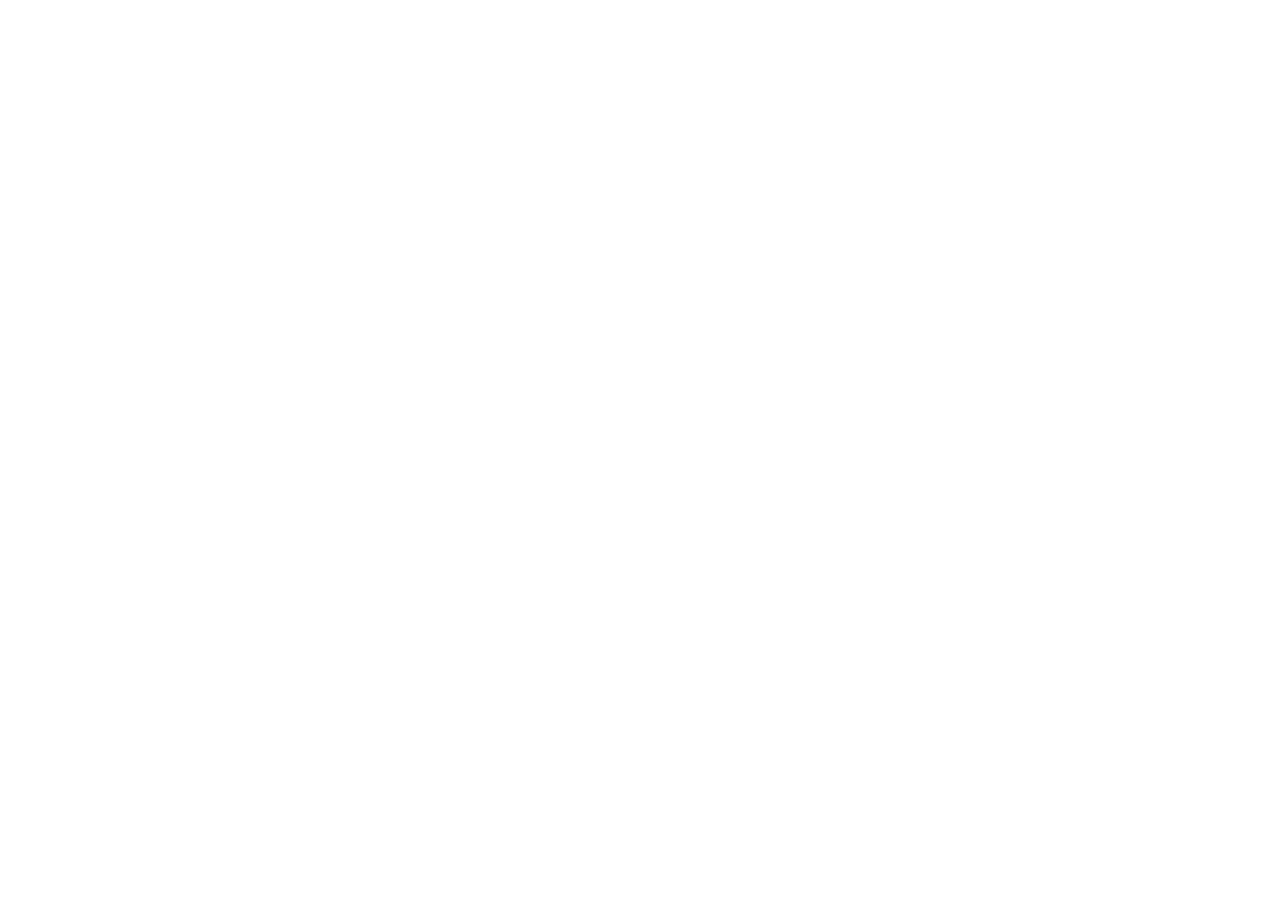
==== docs.html @ ad7cacc8 "feat: media query, features page and style" ====
<!DOCTYPE html>
<html lang="en">

<head>
    <meta charset="UTF-8">
    <meta name="viewport" content="width=device-width, initial-scale=1.0">
    <title>Document</title>
</head>

<body>

</body>

</html>
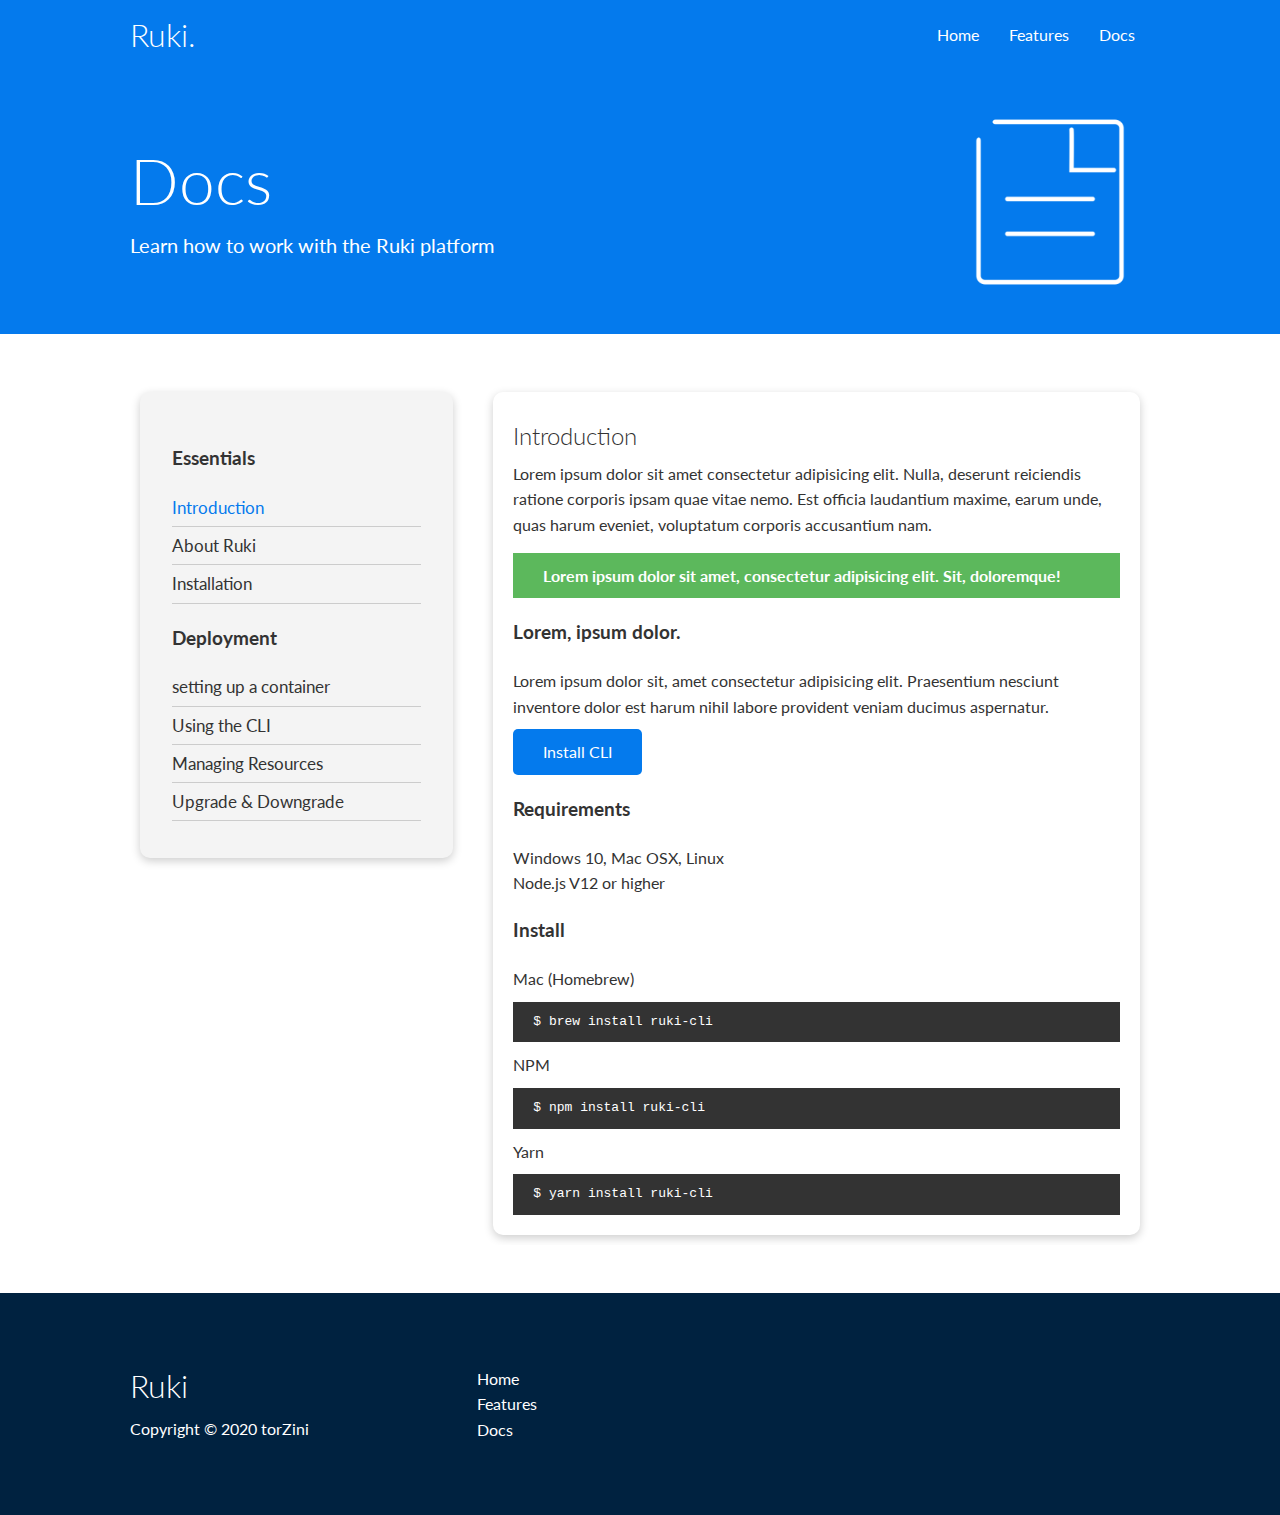
==== commit 7c628fe2: "feat: docs page and styles" ====
--- a/docs.html
+++ b/docs.html
@@ -4,11 +4,157 @@
 <head>
     <meta charset="UTF-8">
     <meta name="viewport" content="width=device-width, initial-scale=1.0">
-    <title>Document</title>
+    <link rel="stylesheet" href="https://cdnjs.cloudflare.com/ajax/libs/font-awesome/5.15.1/css/all.min.css" integrity="sha512-+4zCK9k+qNFUR5X+cKL9EIR+ZOhtIloNl9GIKS57V1MyNsYpYcUrUeQc9vNfzsWfV28IaLL3i96P9sdNyeRssA==" crossorigin="anonymous" />
+    <link rel="stylesheet" href="ruki-website/css/style.css">
+    <link rel="stylesheet" href="ruki-website/css/utilities.css">
+    <title>Roku | Modern Cloud Hosting Website</title>
 </head>
 
 <body>
+    <!-- Navbar -->
+    <div class="navbar">
+        <div class="container flex">
+            <h1>Ruki.</h1>
+
+            <nav>
+                <ul>
+                    <li>
+                        <a href="index.html">Home</a>
+                    </li>
+                    <li>
+                        <a href="feature.html">Features</a>
+                    </li>
+                    <li>
+                        <a href="docs.html">Docs</a>
+                    </li>
+                </ul>
+            </nav>
+        </div>
+    </div>
+    <!-- Head -->
+    <section class="docs-head bg-primary py-3">
+        <div class="container grid">
+            <div>
+                <h1 class="xl">Docs</h1>
+                <p class="lead">
+                    Learn how to work with the Ruki platform
+                </p>
+            </div>
+            <img src="ruki-website/images/docs.png" alt="">
+        </div>
+    </section>
+
+    <!-- Docs Main -->
+    <section class="docs-main my-4">
+        <div class="container grid">
+
+            <div class="card bg-light p-3">
+                <h3 class="my-2">Essentials</h3>
+                <nav>
+                    <ul>
+                        <li><a class="text-primary" href="#">Introduction</a></li>
+                        <li>
+                            <a href="#">About Ruki</a>
+                        </li>
+                        <li>
+                            <a href="#">Installation</a>
+                        </li>
+                    </ul>
+                </nav>
+
+                <h3 class="my-2">Deployment</h3>
+                <nav>
+                    <ul>
+                        <li><a href="#">setting up a container</a></li>
+                        <li>
+                            <a href="#">Using the CLI</a>
+                        </li>
+                        <li>
+                            <a href="#">Managing Resources</a>
+                        </li>
+                        <li>
+                            <a href="#">Upgrade & Downgrade</a>
+                        </li>
+                    </ul>
+                </nav>
+            </div>
+
+            <div class="card">
+                <h2>Introduction</h2>
+                <p>Lorem ipsum dolor sit amet consectetur adipisicing elit. Nulla, deserunt reiciendis ratione corporis ipsam quae vitae nemo. Est officia laudantium maxime, earum unde, quas harum eveniet, voluptatum corporis accusantium nam.</p>
+                <div class="alert alert-success">
+                    <i class="fas fa-info"></i> Lorem ipsum dolor sit amet, consectetur adipisicing elit. Sit, doloremque!
+                </div>
+
+                <h3>Lorem, ipsum dolor.</h3>
+                <p>Lorem ipsum dolor sit, amet consectetur adipisicing elit. Praesentium nesciunt inventore dolor est harum nihil labore provident veniam ducimus aspernatur.</p>
+                <a href="#" class="btn btn-primary">Install CLI</a>
+
+                <h3>Requirements</h3>
+                <ul>
+                    <li>Windows 10, Mac OSX, Linux</li>
+                    <li>Node.js V12 or higher</li>
+                </ul>
+
+                <h3>Install</h3>
+                <p>Mac (Homebrew)</p>
+                <pre><code>$ brew install ruki-cli</code></pre>
+
+                <p>NPM</p>
+                <pre><code>$ npm install ruki-cli</code></pre>
+
+                <p>Yarn</p>
+                <pre><code>$ yarn install ruki-cli</code></pre>
+            </div>
+        </div>
+    </section>
+
+
+
+
+    <!-- Footer -->
+    <footer class="footer bg-dark py-5">
+        <div class="container grid grid-3">
+            <div>
+                <h1>Ruki</h1>
+                <p>Copyright &copy; 2020 torZini</p>
+            </div>
+            <nav>
+                <ul>
+                    <li>
+                        <a href="index.html">Home</a>
+                    </li>
+                    <li>
+                        <a href="features.html">Features</a>
+                    </li>
+                    <li>
+                        <a href="docs.html">Docs</a>
+                    </li>
+                </ul>
+            </nav>
+            <div class="social">
+                <!-- use fab for social media link icons -->
+                <a href="http://" target="_blank">
+                    <i class="fab fa-github fa-2x"></i>
+                </a>
+                <a href="http://" target="_blank">
+
+                    <i class="fab fa-twitter fa-2x"></i>
+                </a>
+                <a href="http://" target="_blank">
+                    <i class="fab fa-facebook fa-2x"></i>
+                </a>
+                <a href="http://" target="_blank">
+                    <i class="fab fa-linkedin fa-2x"></i>
+                </a>
+
+            </div>
+        </div>
+    </footer>
 
 </body>
+<!-- 
+    https://github.com/bradtraversy/loruki-website/tree/master/images
+ -->
 
 </html>--- a/ruki-website/css/style.css
+++ b/ruki-website/css/style.css
@@ -0,0 +1,342 @@
+@import url('https://fonts.googleapis.com/css2?family=Lato:wght@300&display=swap');
+
+/* Custom properties */
+
+:root {
+    --primary-color: #047aed;
+    --secondary-color: #1c3fa8;
+    --dark-color: #002240;
+    --light-color: #f4f4f4;
+    --success-color: #5cb85c;
+    --error-color: #d9534f;
+}
+
+
+/* Initial set up styling */
+
+* {
+    box-sizing: border-box;
+    /* box sizing allows us to add padding and margin inside the box and will not increase the box size */
+    padding: 0;
+    margin: 0;
+}
+
+body {
+    font-family: 'Lato', sans-serif;
+    color: #333;
+    line-height: 1.6;
+}
+
+ul {
+    list-style-type: none;
+}
+
+a {
+    text-decoration: none;
+    color: #333;
+}
+
+h1,
+h2 {
+    font-weight: 300;
+    line-height: 1.2;
+    margin: 10px 0;
+}
+
+p {
+    margin: 10px 0;
+}
+
+img {
+    width: 100%;
+    /* 100% so img dont bust out of its container */
+}
+
+code,
+pre {
+    background: #333;
+    color: #fff;
+    padding: 10px;
+}
+
+
+/* navbar style */
+
+.navbar {
+    background-color: var(--primary-color);
+    color: #fff;
+    height: 70px;
+}
+
+.navbar ul {
+    display: flex;
+}
+
+.navbar a {
+    color: #fff;
+    padding: 10px;
+    margin: 0 5px;
+}
+
+.navbar a:hover {
+    border-bottom: 2px #fff solid;
+}
+
+.navbar .flex {
+    justify-content: space-between;
+    /*we created this so we can use justify content: space btw here and center in the reusable class .flex, see below*/
+}
+
+
+/* Showcase styling */
+
+.showcase {
+    height: 400px;
+    background-color: var(--primary-color);
+    color: #fff;
+    position: relative;
+}
+
+.showcase h1 {
+    font-size: 40px;
+}
+
+.showcase p {
+    margin: 20px 0;
+}
+
+.showcase .grid {
+    overflow: visible;
+    grid-template-columns: 55% 45%;
+    /* make the text side a little wider, n increase the gap a liitle */
+    gap: 30px;
+}
+
+.showcase-form {
+    position: relative;
+    top: 60px;
+    height: 350px;
+    /* this height makes the form taller than the parent thus gives a scroll bar,we dont need that on our page, add overflow: visible to .showcase .grid to make the bottom of the form visible and fix the scrollbar */
+    width: 400px;
+    padding: 40px;
+    z-index: 100;
+    /*so its always on top*/
+}
+
+.showcase-form .form-control {
+    margin: 30px 0;
+}
+
+.showcase-form input[type='text'],
+.showcase-form input[type='email'] {
+    border: 0;
+    border-bottom: 1px solid #b4becb;
+    width: 100%;
+    padding: 3px;
+    font-size: 16px;
+}
+
+.showcase-form input:focus {
+    outline: none;
+}
+
+
+/* add a slant by use of psuedo classes */
+
+.showcase::before,
+.showcase::after {
+    content: '';
+    position: absolute;
+    /* showcase has a position relative so this must be absolute */
+    height: 100px;
+    bottom: -70px;
+    right: 0;
+    left: 0;
+    background: #fff;
+    transform: skewY(-3deg);
+    /* browser compatibility */
+    -webkit-transform: skewY(-3deg);
+    /*for Chrome, Firefox*/
+    -moz-transform: skewY(-3deg);
+    /*for Mozilla*/
+    -ms-transform: skewY(-3deg);
+    /*for Micorsoft explorer*/
+}
+
+
+/* Stats styling*/
+
+.stats {
+    padding-top: 100px;
+    /*push the class down, the slant is covering it. Our igrid is 2 colns, create a new for 3 colns below .grid*/
+}
+
+.stats-heading {
+    max-width: 500px;
+    margin: auto;
+}
+
+.stats .grid h3 {
+    font-size: 35px;
+}
+
+.stats .grid p {
+    font-size: 20px;
+    font-weight: bold;
+}
+
+
+/* CLI */
+
+.cli .grid {
+    grid-template-columns: repeat(3, 1fr);
+    grid-template-rows: repeat(2, 1fr);
+    /* make 2 rows of equal fractions*/
+}
+
+
+/* cli grid, anything that is 1st child (*:first-child) span 2 row , 2 colns*/
+
+.cli .grid>*:first-child {
+    grid-column: 1/span 2;
+    grid-row: 1/span 2;
+}
+
+
+/* Cloud */
+
+.cloud .grid {
+    grid-template-columns: 4fr 3fr;
+}
+
+
+/* Languages */
+
+.languages .flex {
+    flex-wrap: wrap;
+    /* make it responsive so it reduces and expands depending on the screen size */
+}
+
+.languages .card {
+    text-align: center;
+    margin: 18px 10px 40px;
+    transition: transform 0.2s ease-in;
+    /*transition the transform*/
+}
+
+.languages .card h4 {
+    font-size: 20px;
+    margin-bottom: 10px;
+}
+
+.languages .card:hover {
+    transform: translateY(-15px);
+    /*-15 moves up, +15 will move down*/
+}
+
+
+/* Features */
+
+.features-head img,
+.docs-head img {
+    width: 200px;
+    justify-self: flex-end;
+}
+
+.features-sub-head img {
+    width: 300px;
+    justify-self: flex-end;
+}
+
+.features-main .card>i {
+    margin-right: 20px;
+}
+
+.features-main .grid {
+    padding: 30px;
+}
+
+.features-main .grid>*:first-child {
+    grid-column: 1/ span 3;
+}
+
+.features-main .grid>*:nth-child(2) {
+    grid-column: 1/ span 2;
+}
+
+
+/* Docs */
+
+.docs-main h3 {
+    margin: 20px 0;
+}
+
+.docs-main .grid {
+    grid-template-columns: 1fr 2fr;
+    align-items: flex-start;
+    /* make the grid items/cards start at the top of y-axis, flex-end will align at the bottom*/
+}
+
+.docs-main nav li {
+    font-size: 17px;
+    padding-bottom: 5px;
+    margin-bottom: 5px;
+    border-bottom: 1px #ccc solid;
+}
+
+.docs-main a:hover {
+    font-weight: bold;
+}
+
+
+/* Footer */
+
+.footer .social a {
+    margin: 0 10px;
+}
+
+
+/* Tablets and Under */
+
+@media (max-width: 768px) {
+    .grid,
+    .showcase .grid,
+    .stats .grid,
+    .cli .grid,
+    .cloud .grid {
+        grid-template-columns: 1fr;
+        grid-template-rows: 1fr;
+    }
+    .showcase {
+        height: auto;
+    }
+    .showcase-text {
+        text-align: center;
+        margin-top: 40px;
+    }
+    .showcase-form {
+        justify-self: center;
+        /* justify-self is used on an actual item to adjust itself */
+        margin: auto;
+    }
+    .cli .grid>*:first-child {
+        grid-column: 1;
+        grid-row: 1;
+    }
+}
+
+
+/* mobile */
+
+@media (max-width: 500px) {
+    .navbar {
+        height: 110px;
+    }
+    .navbar .flex {
+        flex-direction: column;
+    }
+    .navbar ul {
+        padding: 10px;
+        background-color: rgba(0, 0, 0, 0.1);
+    }
+}--- a/ruki-website/css/utilities.css
+++ b/ruki-website/css/utilities.css
@@ -0,0 +1,252 @@
+.container {
+    max-width: 1100px;
+    margin: 0 auto;
+    overflow: auto;
+    /* h1 has a 10px marging top and thats having a space on top of our container, oveflow fixes that */
+    padding: 0 40px;
+}
+
+.card {
+    background-color: #fff;
+    color: #333;
+    border-radius: 10px;
+    box-shadow: 0 3px 10px rgba(0, 0, 0, 0.2);
+    padding: 20px;
+    margin: 10px;
+}
+
+.btn {
+    display: inline-block;
+    padding: 10px 30px;
+    cursor: pointer;
+    background: var(--primary-color);
+    color: #fff;
+    border: none;
+    border-radius: 5px;
+}
+
+.btn-outline {
+    background-color: transparent;
+    border: 1px #fff solid;
+}
+
+.btn:hover {
+    transform: scale(0.98);
+}
+
+.flex {
+    display: flex;
+    justify-content: center;
+    align-items: center;
+    height: 100%;
+}
+
+.grid {
+    display: grid;
+    grid-template-columns: repeat(2, 1fr);
+    /* 1st coln takes 2 fractions, 2nd coln takes 1fraction (can also be 75%, 25%)
+    to make even, we use 1fr 1fr or repeat(2, 1fr) */
+    gap: 20px;
+    justify-content: center;
+    align-items: center;
+    height: 100%;
+}
+
+.grid-3 {
+    grid-template-columns: repeat(3, 1fr);
+}
+
+
+/* backgrounds & colored buttons */
+
+.bg-primary,
+.btn-primary {
+    background-color: var(--primary-color);
+    color: #fff;
+}
+
+.bg-secondary,
+.btn-secondary {
+    background-color: var(--secondary-color);
+    color: #fff;
+}
+
+.bg-dark,
+.btn-dark {
+    background-color: var(--dark-color);
+    color: #fff;
+}
+
+.bg-light,
+.btn-light {
+    background-color: var(--light-color);
+    color: #333;
+}
+
+.bg-primary a,
+.btn-primary a,
+.bg-secondary a,
+.btn-secondary a,
+.bg-dark a,
+.btn-dark a {
+    color: #fff;
+}
+
+
+/* Text Colors */
+
+.text-primary {
+    color: var(--primary-color);
+}
+
+.text-secondary {
+    color: var(--secondary-color);
+}
+
+.text-dark {
+    color: var(--dark-color);
+}
+
+.text-light {
+    color: var(--light-color);
+}
+
+
+/* Text Sizes */
+
+.lead {
+    font-size: 20px;
+}
+
+.sm {
+    font-size: 1rem;
+}
+
+.md {
+    font-size: 2rem;
+}
+
+.lg {
+    font-size: 3rem;
+}
+
+.xl {
+    font-size: 4rem;
+}
+
+.text-center {
+    text-align: center;
+}
+
+
+/* Alert */
+
+.alert {
+    background-color: var(--light-color);
+    padding: 10px 20px;
+    font-weight: bold;
+    margin: 15px 0;
+}
+
+.alert i {
+    margin-right: 10px;
+}
+
+.alert-success {
+    background-color: var(--success-color);
+    color: #fff;
+}
+
+.alert-error {
+    background-color: var(--error-color);
+    color: #fff;
+}
+
+
+/* Margin */
+
+
+/* my, py = margin or padding on the y-axis */
+
+.my-1 {
+    margin: 1rem 0;
+}
+
+.my-2 {
+    margin: 1.5rem 0;
+}
+
+.my-3 {
+    margin: 2rem 0;
+}
+
+.my-4 {
+    margin: 3rem 0;
+}
+
+.my-5 {
+    margin: 4rem 0;
+}
+
+.m-1 {
+    margin: 1rem;
+}
+
+.m-2 {
+    margin: 1.5rem;
+}
+
+.m-3 {
+    margin: 2rem;
+}
+
+.m-4 {
+    margin: 3rem;
+}
+
+.m-5 {
+    margin: 4rem;
+}
+
+
+/* Padding */
+
+.py-1 {
+    padding: 1rem 0;
+}
+
+.py-2 {
+    padding: 1.5rem 0;
+}
+
+.py-3 {
+    padding: 2rem 0;
+}
+
+.py-4 {
+    padding: 3rem 0;
+}
+
+.py-5 {
+    padding: 4rem 0;
+}
+
+.p-1 {
+    padding: 1rem;
+}
+
+.p-2 {
+    padding: 1.5rem;
+}
+
+.p-3 {
+    padding: 2rem;
+}
+
+.p-4 {
+    padding: 3rem;
+}
+
+.p-5 {
+    margin: 4rem;
+}